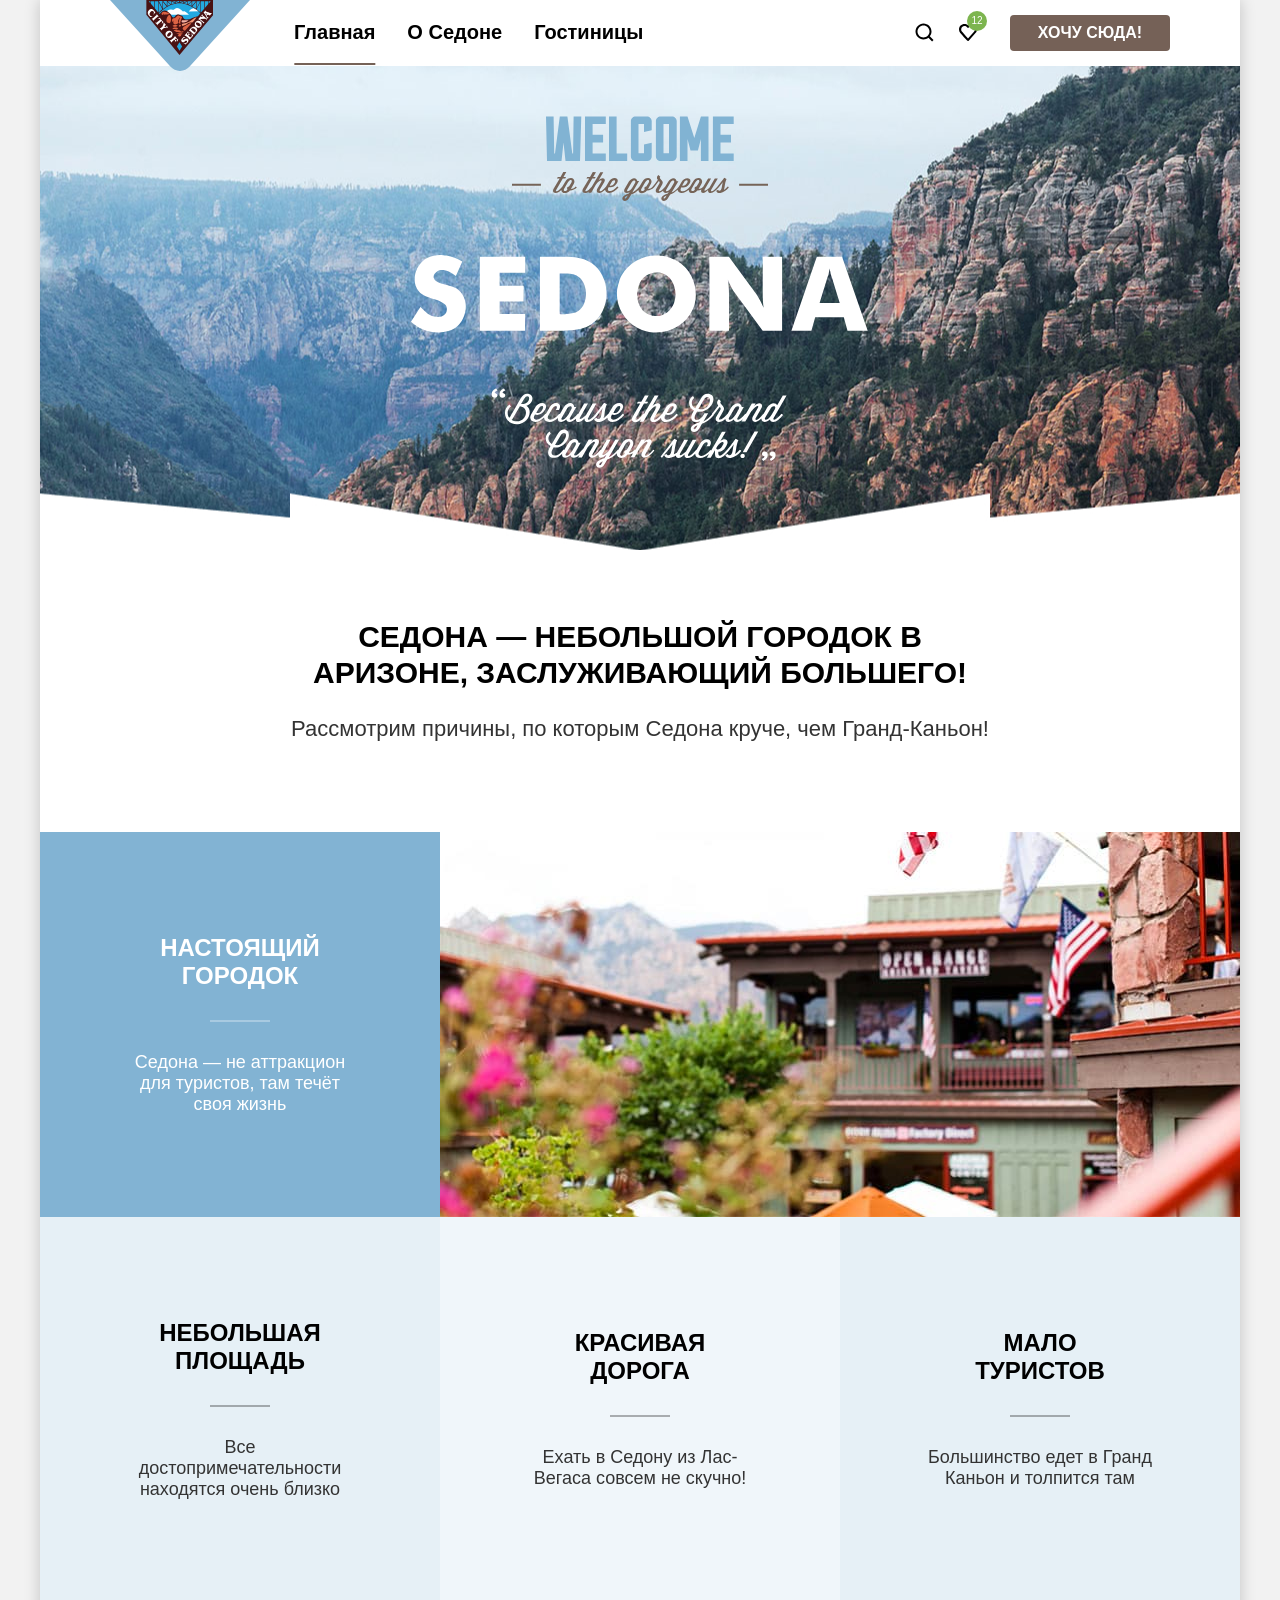
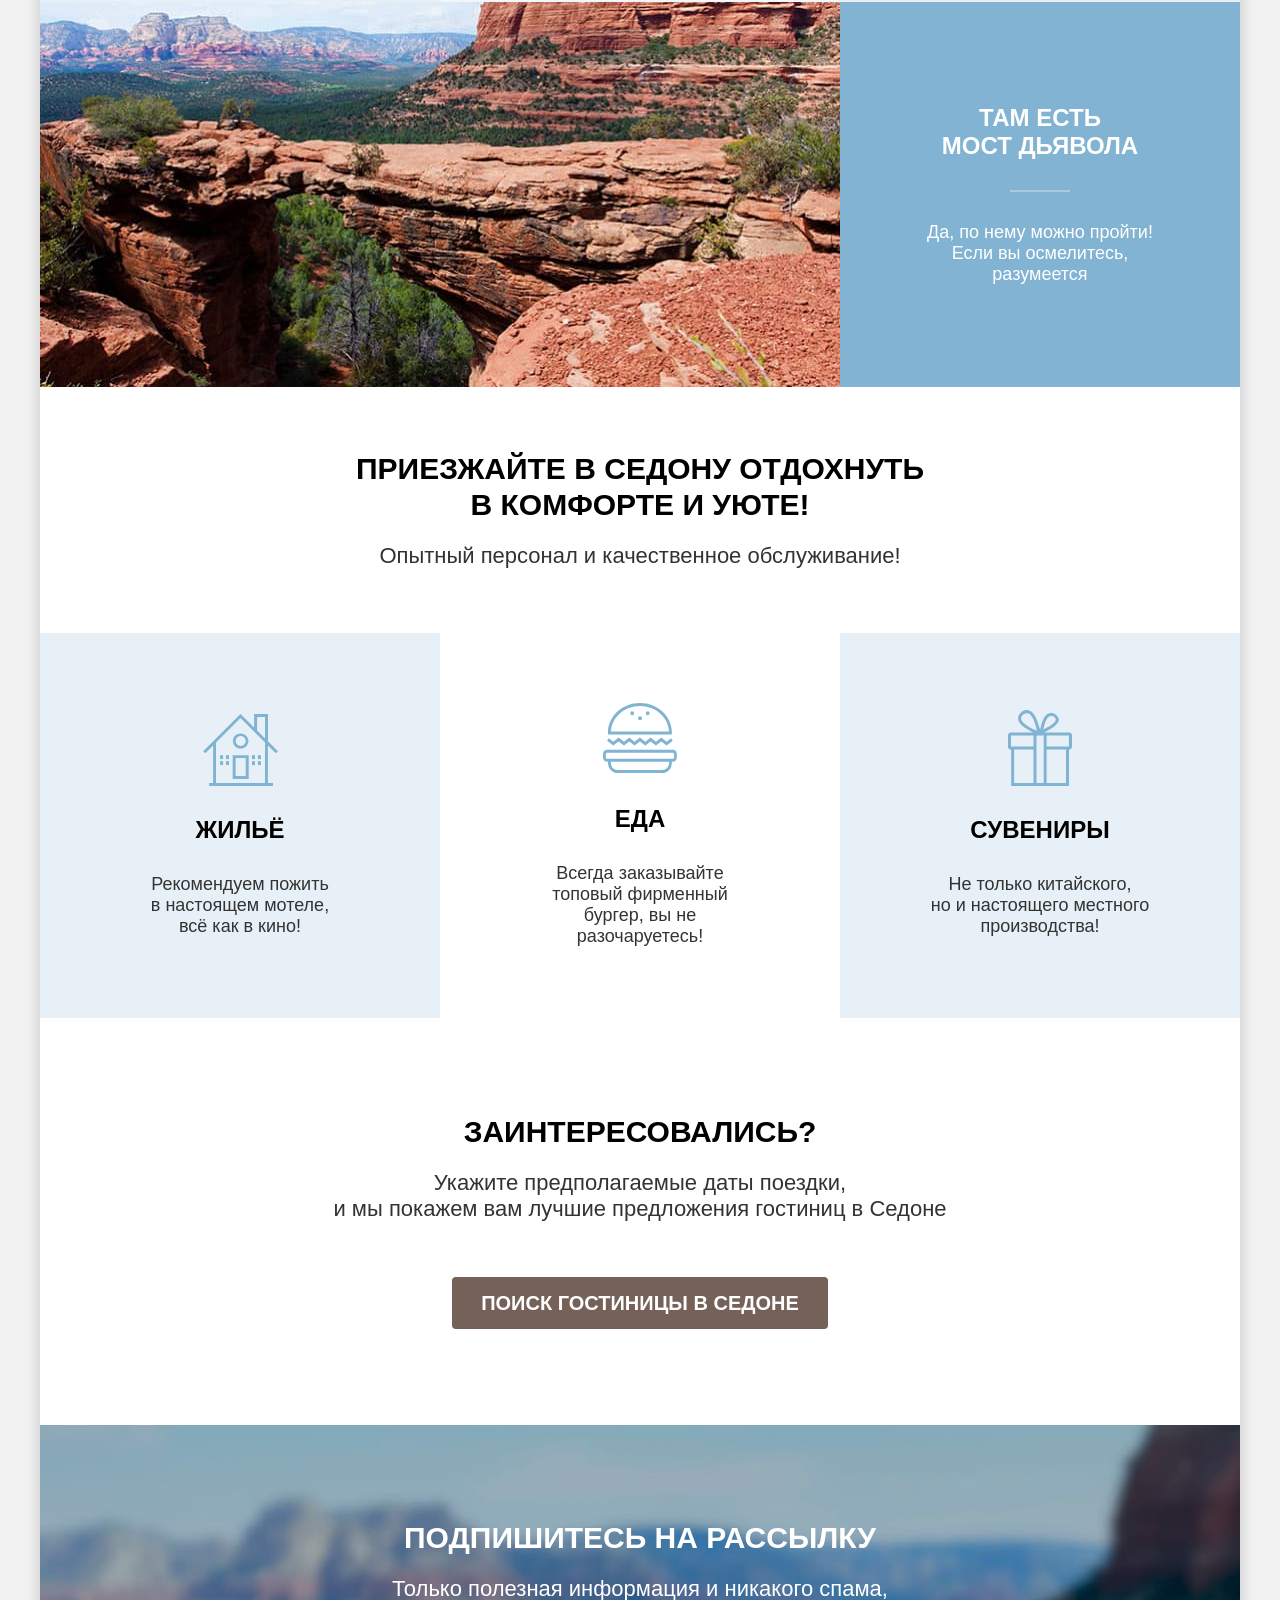
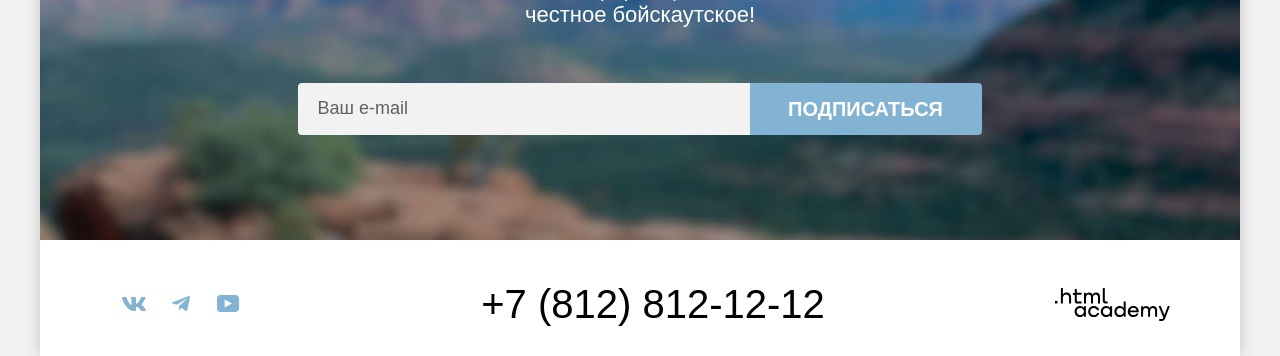
==== index.html @ fc4d6455 "Merge pull request #1 from StaciBunx/master" ====
<!DOCTYPE html>
<html lang="ru">

  <head>
    <meta charset="utf-8">
    <title>HTML Academy: Седона</title>
    <link rel="icon" sizes="32x32" href="favicon.ico">
    <link rel="icon" type="image/png" href="./images/icons/favicon-32x32.png">
    <link rel="stylesheet" href="./style/style.css">
  </head>

  <body>
    <div class="page-container">
      <header class="page-header" data-test="header">
        <nav class="nav">
          <a class="nav-logo logo" href="./index.html">
            <img src="./images/logo-sedona.svg" width="140" height="70" alt="Логотип City of Sedona.">
          </a>
          <ul class="nav-list">
            <li class="nav-item">
              <a class="nav-link nav-link-current" aria-current="page">Главная</a>
            </li>
            <li class="nav-item">
              <a class="nav-link" href="#">О Седоне</a>
            </li>
            <li class="nav-item">
              <a class="nav-link" href="./catalog.html">Гостиницы</a>
            </li>
          </ul>
          <ul class="nav-list nav-list-additional">
            <li class="nav-item">
              <a class="nav-link nav-link-search" href="#">
                <svg aria-hidden="true" focusable="false" width="20" height="20" viewBox="0 0 20 20" fill="currentColor"
                  xmlns="http://www.w3.org/2000/svg">
                  <path
                    d="M19.5 18.0083L15.8 14.3287C16.8 13.0359 17.5 11.3453 17.5 9.4558C17.5 5.08011 13.9 1.5 9.5 1.5C5.1 1.5 1.5 5.17956 1.5 9.55525C1.5 13.9309 5.1 17.511 9.5 17.511C11.3 17.511 13 16.9144 14.4 15.8204L18.1 19.5L19.5 18.0083ZM9.5 15.5221C6.2 15.5221 3.5 12.837 3.5 9.55525C3.5 6.27348 6.2 3.5884 9.5 3.5884C12.8 3.5884 15.5 6.27348 15.5 9.55525C15.5 12.837 12.8 15.5221 9.5 15.5221Z" />
                </svg>
                <span class="visually-hidden">Поиск</span>
              </a>
            </li>
            <li class="nav-item">
              <a class="nav-link nav-link-fav" href="#">
                <svg aria-hidden="true" focusable="false" width="18" height="17" viewBox="0 0 18 17" fill="currentColor"
                  xmlns="http://www.w3.org/2000/svg">
                  <path
                    d="M8.9 17C8.6 17 8.3 16.9 8.1 16.6C2.7 10.5 1.4 9.1 1.1 8.7C0.4 7.8 0 6.6 0 5.4C0 2.4 2.4 0 5.5 0C6.8 0 8 0.5 9 1.3C10 0.5 11.3 0 12.5 0C15.5 0 18 2.4 18 5.4C18 6.7 17.5 7.9 16.7 8.8L9.7 16.7C9.5 16.9 9.3 17 8.9 17ZM2.9 7.5C3.2 7.9 6.4 11.5 9 14.4L15.2 7.4C15.7 6.9 15.9 6.2 15.9 5.4C15.9 3.6 14.4 2.1 12.6 2.1C11.6 2.1 10.6 2.6 9.9 3.4C9.6 3.7 9.3 3.8 9 3.8C8.7 3.8 8.4 3.6 8.2 3.4C7.5 2.6 6.5 2.1 5.5 2.1C3.7 2.1 2.2 3.6 2.2 5.4C2.1 6.3 2.5 7 2.9 7.5C2.8 7.5 2.8 7.5 2.9 7.5Z" />
                </svg>

                <span class="visually-hidden">Отелей в избранном:</span>
                <span class="fav-counter">12</span>
              </a>
            </li>
            <li class="nav-item">
              <a class="nav-button button button-basic" href="#">Хочу сюда!</a>
            </li>
          </ul>
        </nav>
      </header>
      <main class="page-main" data-test="main">
        <section class="hero" data-test="hero">
          <h1 class="visually-hidden">Седона – небольшой город на севере штата Аризона в США.</h1>
          <img class="hero-img" src="./images/hero-welcome-to-sedona.svg" width="458" height="352"
            alt="Welcome to the georgeous Sedona! Because the Grand-Canyon sucks!">
        </section>
        <section class="advantages" data-test="advantages">
          <h2 class="visually-hidden">Причины для посещения</h2>
          <div class="advantages-content">
            <p class="title">Седона — небольшой городок в Аризоне,
              заслуживающий большего!</p>
            <p class="text">Рассмотрим причины, по которым Седона круче, чем Гранд-Каньон!</p>
          </div>
          <ul class="advantages-list">
            <li class="advantages-item-big">
              <div class="advantages-item-wrapper">
                <h3 class="advantages-title">Настоящий городок</h3>
                <p class="advantages-text">Седона — не аттракцион для туристов, там течёт своя жизнь</p>
              </div>
              <img class="advantages-img" src="./images/advantages-1.jpg" width="800" height="385"
                alt="Улица городка в стиле Дикого Запада с аутентичным деревяным зданием, флагами США и горами на фоне.">
            </li>
            <li class="advantages-item">
              <h3 class="advantages-title">Небольшая площадь</h3>
              <p class="advantages-text">Все достопримечательности находятся очень близко</p>
            </li>
            <li class="advantages-item">
              <h3 class="advantages-title">Красивая<br>дорога</h3>
              <p class="advantages-text">Ехать в Седону из Лас-Вегаса совсем не скучно!</p>
            </li>
            <li class="advantages-item">
              <h3 class="advantages-title">Мало<br>туристов</h3>
              <p class="advantages-text">Большинство едет в Гранд Каньон и толпится там</p>
            </li>
            <li class="advantages-item-big">
              <img class="advantages-img" src="./images/advantages-2.jpg" width="800" height="385"
                alt="Природный мост и скалы из красного песчаника в каньоне с панорамой зеленой долины и горного плато для туризма и походов.">
              <div class="advantages-item-wrapper">
                <h3 class="advantages-title">Там есть<br>мост дьявола</h3>
                <p class="advantages-text">Да, по нему можно пройти! Если вы осмелитесь, разумеется</p>
              </div>
            </li>
          </ul>
        </section>
        <section class="service" data-test="service">
          <h2 class="visually-hidden">Условия сервиса и обслуживания</h2>
          <div class="service-content">
            <p class="title">Приезжайте в Седону отдохнуть в&nbsp;комфорте&nbsp;и уюте!</p>
            <p class="text">Опытный персонал и качественное обслуживание!</p>
          </div>
          <ul class="service-list">
            <li class="service-item service-item-house">
              <h3 class="service-title">Жильё</h3>
              <p class="service-text">Рекомендуем пожить в&nbsp;настоящем мотеле,<br>всё как в кино!</p>
            </li>
            <li class="service-item service-item-food">
              <h3 class="service-title">Еда</h3>
              <p class="service-text">Всегда заказывайте<br>
                топовый фирменный бургер, вы не разочаруетесь!</p>
            </li>
            <li class="service-item service-item-souvenirs">
              <h3 class="service-title">Сувениры</h3>
              <p class="service-text">Не только китайского,<br>
                но и настоящего местного производства!</p>
            </li>
          </ul>
        </section>
        <section class="search" data-test="search">
          <h2 class="visually-hidden">Поиск гостиницы в Седоне</h2>
          <div class="search-content">
            <p class="title">Заинтересовались?</p>
            <p class="text">Укажите предполагаемые даты поездки,<br>и мы покажем вам лучшие предложения гостиниц в
              Седоне
            </p>
            <button class="button button-basic search-button" type="button">Поиск гостиницы в Седоне</button>
          </div>
        </section>
        <section class="subscribe" data-test="subscribe">
          <h2 class="visually-hidden">Подписка</h2>
          <div class="subscribe-content">
            <p class="title">Подпишитесь на рассылку</p>
            <p class="text">Только полезная информация и никакого спама,<br>честное бойскаутское!</p>
            <form class="subscribe-form" action="https://echo.htmlacademy.ru/" method="post">
              <label>
                <span class="visually-hidden">Введите данные:</span>
                <input class="subscribe-input" type="email" name="email" id="subscribe-email" placeholder="Ваш e-mail"
                  required>
              </label>
              <button class="button button-second subscribe-button" type="submit">Подписаться</button>
            </form>
          </div>
        </section>
      </main>
      <footer class="page-footer" data-test="footer">
        <ul class="social-list">
          <li class="social-item">
            <a class="social-link" href="https://vk.ru/htmlacademy">
              <svg class="social-icon" aria-hidden="true" focusable="false" width="24" height="14" viewBox="0 0 24 14"
                fill="none" xmlns="http://www.w3.org/2000/svg">
                <path fill-rule="evenodd" clip-rule="evenodd"
                  d="M23.45 0.948C23.616 0.402 23.45 0 22.655 0H20.03C19.362 0 19.054 0.347 18.887 0.73C18.887 0.73 17.552 3.926 15.661 6.002C15.049 6.604 14.771 6.795 14.437 6.795C14.27 6.795 14.019 6.604 14.019 6.057V0.948C14.019 0.292 13.835 0 13.279 0H9.151C8.734 0 8.483 0.304 8.483 0.593C8.483 1.214 9.429 1.358 9.526 3.106V6.904C9.526 7.737 9.373 7.888 9.039 7.888C8.149 7.888 5.984 4.677 4.699 1.003C4.45 0.288 4.198 0 3.527 0H0.9C0.15 0 0 0.347 0 0.73C0 1.412 0.89 4.8 4.145 9.281C6.315 12.341 9.37 14 12.153 14C13.822 14 14.028 13.632 14.028 12.997V10.684C14.028 9.947 14.186 9.8 14.715 9.8C15.105 9.8 15.772 9.992 17.33 11.467C19.11 13.216 19.403 14 20.405 14H23.03C23.78 14 24.156 13.632 23.94 12.904C23.702 12.18 22.852 11.129 21.725 9.882C21.113 9.172 20.195 8.407 19.916 8.024C19.527 7.533 19.638 7.314 19.916 6.877C19.916 6.877 23.116 2.451 23.449 0.948H23.45Z"
                  fill="currentColor" />
              </svg>
              <span class="visually-hidden">Вконтакте</span>
            </a>
          </li>
          <li class="social-item">
            <a class="social-link" href="https://t.me/s/htmlacademy">
              <svg class="social-icon" aria-hidden="true" focusable="false" width="18" height="16" viewBox="0 0 18 16"
                fill="none" xmlns="http://www.w3.org/2000/svg">
                <path
                  d="M16.785 0.0992597L0.840489 6.24776C-0.247661 6.68481 -0.241365 7.29184 0.640845 7.56253L4.73445 8.83953L14.2058 2.8637C14.6537 2.59121 15.0629 2.7378 14.7265 3.03636L7.05283 9.96185H7.05103L7.05283 9.96275L6.77045 14.1823C7.18413 14.1823 7.36669 13.9925 7.59871 13.7686L9.58705 11.8351L13.7229 14.89C14.4855 15.31 15.0332 15.0941 15.2229 14.1841L17.9379 1.38885C18.2158 0.274623 17.5126 -0.229883 16.785 0.0992597Z"
                  fill="currentColor" />
              </svg>
              <span class="visually-hidden">Telegram</span>
            </a>
          </li>
          <li class="social-item">
            <a class="social-link" href="https://www.youtube.com/c/HTMLAcademyRUS">
              <svg class="social-icon" aria-hidden="true" focusable="false" width="22" height="17" viewBox="0 0 22 17"
                fill="none" xmlns="http://www.w3.org/2000/svg">
                <path
                  d="M18.607 0H3.17413C1.31343 0 0 1.59375 0 3.4V13.4937C0 15.4062 1.31343 17 3.17413 17H18.8259C20.4677 17 22 15.4062 22 13.6V3.4C21.7811 1.59375 20.4677 0 18.607 0ZM7.66169 12.5375V4.4625L14.995 8.5L7.66169 12.5375Z"
                  fill="currentColor" />
              </svg>
              <span class="visually-hidden">Youtube</span>
            </a>
          </li>
        </ul>
        <a class="phone" href="tel:+78128121212">+7 (812) 812-12-12</a>
        <a class="footer-developer" href="https://htmlacademy.ru/">
          <span class="visually-hidden">Разработано HTML-Академией</span>
          <svg class="developer-icon" aria-hidden="true" focusable="false" width="115" height="33" viewBox="0 0 115 33"
            fill="currentColor" xmlns="http://www.w3.org/2000/svg">
            <path d="M0 12.9V15.5H2.5V12.9H0Z" />
            <path
              d="M11.6 4.5C10 4.5 8.8 5.2 8 6.2H7.9V0H5.9V15.5H7.9V10.2C7.9 8.1 9.2 6.6 11.2 6.6C13 6.6 14.1 8 14.1 9.8V15.5H16.1V9.4C16.2 6.4 14.3 4.5 11.6 4.5Z" />
            <path
              d="M26.6 4.8H21.8V1.1H19.8V4.9H17.9V6.9H19.8V12.9C19.8 14.6 20.8 15.6 22.5 15.6H26.6V13.6H22.9C22.2 13.6 21.8 13.2 21.8 12.5V6.8H26.6V4.8Z" />
            <path
              d="M41.1 4.6C39.5 4.6 38.2 5.4 37.6 6.7H37.5C36.9 5.5 35.7 4.6 34.1 4.6C32.7 4.6 31.6 5.4 31 6.4H30.9V4.8H29V15.4H31V10C31 8 32 6.5 33.6 6.5C35.1 6.5 36 7.5 36 9.1V15.4H38V9.8C38 7.4 39.4 6.5 40.6 6.5C42.1 6.5 43 7.5 43 9.1V15.4H45V8.9C45.1 6.4 43.6 4.6 41.1 4.6Z" />
            <path
              d="M47.8 12.7C47.8 14.4 48.8 15.4 50.6 15.4H52.6V13.4H50.9C50.2 13.4 49.8 13 49.8 12.3V0H47.8V12.7Z" />
            <path
              d="M28.9 19.7C28 18.6 26.7 17.9 25 17.9C21.9 17.9 19.6 20.2 19.6 23.5C19.6 26.8 21.9 29.1 25 29.1C26.8 29.1 28 28.3 28.8 27.2H28.9V28.8H30.9V18.2H28.9V19.7ZM25.3 27.1C23.1 27.1 21.7 25.5 21.7 23.5C21.7 21.5 23.1 19.9 25.3 19.9C27.5 19.9 28.9 21.5 28.9 23.5C28.9 25.4 27.5 27.1 25.3 27.1Z" />
            <path
              d="M44.2 22C43.7 19.6 41.6 17.9 38.8 17.9C35.4 17.9 33.2 20.4 33.2 23.5C33.2 26.6 35.4 29.1 38.8 29.1C41.6 29.1 43.7 27.3 44.2 24.9H42.1C41.7 26.2 40.4 27.2 38.8 27.2C36.6 27.2 35.2 25.6 35.2 23.6C35.2 21.6 36.6 20 38.8 20C40.4 20 41.6 21 42.1 22.2H44.2V22Z" />
            <path
              d="M55.1 19.7C54.2 18.6 52.9 17.9 51.2 17.9C48.1 17.9 45.8 20.2 45.8 23.5C45.8 26.8 48.1 29.1 51.2 29.1C53 29.1 54.2 28.3 55 27.2H55.1V28.8H57.1V18.2H55.1V19.7ZM51.5 27.1C49.3 27.1 47.9 25.5 47.9 23.5C47.9 21.5 49.3 19.9 51.5 19.9C53.7 19.9 55.1 21.5 55.1 23.5C55.1 25.4 53.6 27.1 51.5 27.1Z" />
            <path
              d="M68.7 19.8C67.8 18.7 66.5 17.9 64.8 17.9C61.7 17.9 59.4 20.2 59.4 23.5C59.4 26.8 61.6 29.1 64.8 29.1C66.5 29.1 67.8 28.3 68.6 27.3H68.7V28.8H70.7V13.4H68.7V19.8ZM65.1 27.1C62.9 27.1 61.5 25.5 61.5 23.5C61.5 21.5 62.9 19.9 65.1 19.9C67.3 19.9 68.7 21.5 68.7 23.5C68.6 25.5 67.2 27.1 65.1 27.1Z" />
            <path
              d="M78.3 17.9C75 17.9 72.8 20.4 72.8 23.5C72.8 26.5 74.9 29.1 78.3 29.1C80.8 29.1 82.8 27.8 83.5 25.5H81.4C80.9 26.5 79.8 27.1 78.4 27.1C76.5 27.1 75.1 25.8 75 24.2H83.8C84 20.6 81.8 17.9 78.3 17.9ZM78.3 19.8C80 19.8 81.3 20.8 81.6 22.4H75.1C75.4 20.9 76.6 19.8 78.3 19.8Z" />
            <path
              d="M98.2 17.9C96.6 17.9 95.3 18.7 94.6 19.9H94.5C93.9 18.7 92.7 17.9 91.1 17.9C89.7 17.9 88.6 18.6 88 19.7V18.2H86.1V28.8H88.1V23.4C88.1 21.4 89.1 20 90.7 19.9C92.2 19.9 93.1 20.9 93.1 22.5V28.8H95.1V23.2C95.1 20.8 96.5 19.9 97.7 19.9C99.2 19.9 100.1 20.9 100.1 22.5V28.8H102.1V22.3C102.2 19.7 100.7 17.9 98.2 17.9Z" />
            <path
              d="M109.4 27L105.8 18.1H103.6L108.4 29.7C108.1 30.6 107.7 30.9 106.7 30.9H104.2V32.9H106.7C108.5 32.9 109.5 32.1 110.2 30.3L114.9 18.1H112.8L109.4 27Z" />
          </svg>
        </a>
      </footer>
    </div>
    <div class="modal-container modal-container-close" role="dialog" aria-modal="true" aria-labelledby="modal-title">
      <div class="modal modal-search">
        <section class="modal-content">
          <h2 class="modal-title title" id="modal-title">Поиск гостиницы в Седоне</h2>
          <form class="modal-form" action="https://echo.htmlacademy.ru/" method="post">
            <div class="modal-wrapper-dates">
              <label class="modal-label" for="check-in"> Дата заезда:</label>
              <input class="modal-input modal-input-date" type="text" id="check-in" name="check-in"
                value="27 апреля 2020" placeholder="Укажите дату заезда" required>
              <span class="modal-message modal-message-error">Мы не можем отправить вас в прошлое.</span>
            </div>
            <div class="modal-wrapper-dates">
              <label class="modal-label" for="check-out">Дата выезда:</label>
              <input class="modal-input modal-input-date" type="text" id="check-out" name="check-out"
                value="1 сентября 2023" placeholder="Укажите дату выезда" required>
              <span class="modal-message">На эти даты есть свободные номера. Пока есть.</span>
            </div>
            <div class="modal-wrapper-quantity">
              <label class="modal-label modal-label-adults" for="adults">Взрослые:</label>
              <div class="modal-counter">
                <button class="modal-counter-button modal-counter-button-minus" type="button">
                  <span class="visually-hidden">Уменьшить количество взрослых</span>
                </button>
                <input class="modal-input modal-quantity-input" type="number" id="adults" name="adults-amount"
                  placeholder="0" value="2" min="1" max="99" step="1">
                <button class="modal-counter-button modal-counter-button-plus" type="button">
                  <span class="visually-hidden">Увеличить количество взрослых</span>
                </button>
              </div>
            </div>
            <div class="modal-wrapper-quantity">
              <span class="modal-label modal-label-icon">
                <label class="modal-label">Дети:</label>
                <span class="tooltip">
                  <button class="tooltip-toggle" type="button" aria-labelledby="tooltip-label-date">
                    <svg class="tooltip-icon" width="26" height="26" viewBox="0 0 26 26" fill="none"
                      xmlns="http://www.w3.org/2000/svg">
                      <circle cx="13" cy="13" r="13" fill="#83B3D3" />
                      <path fill-rule="evenodd" clip-rule="evenodd" d="M12 7H14V9H12V7ZM14 19H12V10H14V19Z"
                        fill="white" />
                    </svg>
                  </button>
                  <span class="tooltip-text" role="tooltip" id="tooltip-label-date">
                    Укажите количество детей, которые будут с вами, возраст которых от 6 до 18 лет. Дети до 6 лет
                    размещаются бесплатно.
                  </span>
                </span>
              </span>
              <div class="modal-counter">
                <button class="modal-counter-button modal-counter-button-minus" type="button">
                  <span class="visually-hidden">Уменьшить количество детей</span>
                </button>
                <input class="modal-input modal-quantity-input" type="number" name="children-amount" placeholder="0"
                  value="2" min="0" max="99" step="1">
                <button class="modal-counter-button modal-counter-button-plus" type="button">
                  <span class="visually-hidden">Увеличить количество детей</span>
                </button>
              </div>
            </div>
            <button class="modal-button button button-second" type="submit">Найти</button>
          </form>
        </section>
        <button class="modal-close-button" type="button">
          <span class="visually-hidden">Закрыть окно с формой поиска гостиницы</span>
        </button>
      </div>
    </div>
  </body>

</html>
---- style/style.css ----
@font-face {
  font-family: "PT Sans";
  font-style: normal;
  font-weight: 400;
  src: url("../fonts/ptsans-400.woff2") format("woff2");
  font-display: swap;
}

@font-face {
  font-family: "PT Sans";
  font-style: normal;
  font-weight: 700;
  src: url("../fonts/ptsans-700.woff2") format("woff2");
  font-display: swap;
}

*,
*::before,
*::after {
  box-sizing: border-box;
}

body {
  margin: 0;
  padding: 0;
  font-family: "PT Sans", sans-serif;
  font-size: 18px;
  line-height: 21px;
  color: #333333;
  background-color: #f2f2f2;
}

img {
  max-width: 100%;
  height: auto;
}

.page-container {
  display: flex;
  flex-direction: column;
  min-height: 100vh;
  width: 1200px;
  margin: 0 auto;
  box-shadow: 0 0 15px 0 rgba(0, 0, 0, 0.2);
}

.page-main {
  flex-grow: 1;
}

.visually-hidden {
  position: absolute;
  width: 1px;
  height: 1px;
  margin: -1px;
  border: 0;
  padding: 0;
  white-space: nowrap;
  clip-path: inset(100%);
  clip: rect(0 0 0 0);
  overflow: hidden;
}

.button {
  display: block;
  padding: 8px 8px;
  font-family: "PT Sans", sans-serif;
  font-weight: 700;
  font-size: 16px;
  line-height: 20px;
  text-align: center;
  text-decoration: none;
  color: #ffffff;
  border: none;
  text-transform: uppercase;
  border-radius: 4px;
}

.button-basic {
  background-color: #756157;
}

.button-basic:hover,
.button-basic:focus-visible {
  background-color: #615048;
}

.button-second {
  background-color: #82b3d3;
}

.button-second:hover,
.button-second:focus-visible {
  background-color: #68a2ca;
}

.button-select {
  background-color: #7db54f;
}

.button-select:hover,
.button-select:focus-visible {
  background-color: #6c9e42;
}

.button-select:active,
.button-basic:active,
.button-second:active {
  color: rgba(255, 255, 255, 0.3);
}

.button:disabled {
  background-color: #e5e5e5;
  cursor: not-allowed;
}

/* Header */

.page-header {
  padding: 0 70px;
  background-color: #ffffff;
}

.nav {
  display: flex;
}

.nav-logo {
  position: relative;
  z-index: 1;
  display: block;
  flex-shrink: 0;
  width: 140px;
  margin-right: 28px;
  margin-bottom: -10px;
  transition: transform 0.3s ease-out;
}

.nav-logo:hover {
  transform: scale(1.1) translateY(3px);
}

.nav-logo:active {
  transform: scale(1.2) translateY(4px);
}

.nav-list {
  display: flex;
  flex-wrap: wrap;
  max-width: 500px;
  margin: 0;
  padding: 0;
  align-items: center;
  list-style: none;
}

.nav-link {
  position: relative;
  display: block;
  max-width: 150px;
  padding: 20px 16px 21px;
  font-weight: 700;
  font-size: 20px;
  line-height: 24px;
  text-align: center;
  text-decoration: none;
  color: #000000;
}

.nav-link-current::after {
  position: absolute;
  left: 50%;
  bottom: 0;
  width: calc(100% - 32px);
  height: 2px;
  transform: translateX(-50%);
  background-color: #756257;
  content: "";
}

.nav-link:not(.nav-link-current):hover,
.nav-link:not(.nav-link-current):focus-visible {
  color: #756157;
}

.nav-link:not(.nav-link-current):active {
  color: rgba(117, 97, 87, 0.3);
}

.nav-list-additional {
  margin-left: auto;
}

.nav-list-additional .nav-link {
  display: flex;
  min-width: 44px;
  min-height: 65px;
}

.nav-link-search {
  padding: 22px 12px;
}

.nav-link-fav {
  position: relative;
  padding: 24px 13px 23px;
}

.fav-counter {
  position: absolute;
  top: 11px;
  right: 3px;
  display: flex;
  justify-content: center;
  align-items: center;
  width: 20px;
  height: 20px;
  font-weight: 400;
  font-size: 10px;
  line-height: 10px;
  text-align: center;
  color: #ffffff;
  background-color: #7db54f;
  border-radius: 10px;
}

.nav-button {
  min-width: 160px;
  margin-left: 20px;
}

/* Sections */

.title {
  margin: 0;
  margin-bottom: 20px;
  font-weight: 700;
  font-size: 30px;
  line-height: 36px;
  text-align: center;
  text-transform: uppercase;
  color: #000000;
}

.text {
  margin: 0;
  font-size: 22px;
  line-height: 26px;
  text-align: center;
}

.hero {
  height: 484px;
  padding: 50px;
  color: #ffffff;
  background-color: #a9bfcc;
  background-image: url("../images/index-hero-background.jpg");
  background-size: cover;
  background-position: center;
  background-repeat: no-repeat;
}

.hero-img {
  display: block;
  height: fit-content;
  margin: 0 auto;
}

.advantages,
.service {
  background-color: #ffffff;
}

.advantages-content {
  max-width: 700px;
  padding: 69px 0 90px;
  margin: 0 auto;
}

.advantages-content .title {
  margin-bottom: 25px;
}

.advantages-list {
  display: flex;
  flex-wrap: wrap;
  margin: 0;
  padding: 0;
  list-style: none;
}

.advantages-title {
  margin: 0;
  margin-bottom: 30px;
  font-weight: 700;
  font-size: 24px;
  line-height: 28px;
  text-align: center;
  text-transform: uppercase;
  color: #000000;
}

.advantages-title::after {
  display: block;
  margin: 30px auto 0;
  width: 60px;
  height: 2px;
  background-color: rgba(0, 0, 0, 0.3);
  content: "";
}

.advantages-item-big .advantages-title::after {
  background-color: rgba(255, 255, 255, 0.3);
}

.advantages-text {
  margin: 0;
  text-align: center;
}

.advantages-item-big {
  display: flex;
  background-color: #82b3d3;
}

.advantages-item-big .advantages-title,
.advantages-item-big .advantages-text {
  color: #ffffff;
}

.advantages-item-wrapper {
  display: flex;
  flex-direction: column;
  justify-content: center;
  align-items: center;
  width: 400px;
  padding: 25px 85px;
}

.advantages-item {
  display: flex;
  flex-direction: column;
  justify-content: center;
  align-items: center;
  width: 400px;
  min-height: 385px;
  padding: 25px 85px;
  background-color: rgba(131, 179, 211, 0.12);
}

.advantages-item:nth-child(even) {
  background-color: rgba(131, 179, 211, 0.2);
}

.advantages-item-big > .advantages-title {
  color: #ffffff;
}

.service-content {
  max-width: 700px;
  margin: 0 auto;
  padding: 64px 0;
}

.service-title {
  margin: 0;
  margin-bottom: 30px;
  margin-top: 30px;
  font-weight: 700;
  font-size: 24px;
  line-height: 28px;
  text-align: center;
  text-transform: uppercase;
  color: #000000;
}

.service-text {
  margin: 0;
  text-align: center;
}

.service-list {
  display: flex;
  flex-wrap: wrap;
  margin: 0;
  padding: 0;
  list-style: none;
}

.service-item {
  display: flex;
  flex-direction: column;
  justify-content: center;
  align-items: center;
  width: 400px;
  min-height: 385px;
  padding: 25px 85px;
  background-color: rgba(131, 179, 211, 0.2);
}

.service-item:nth-child(even) {
  background-color: #ffffff;
}

.service-item-house::before {
  content: "";
  display: block;
  width: 75px;
  height: 72px;
  background-image: url("../images/icons/house.svg");
  background-repeat: no-repeat;
}

.service-item-food::before {
  display: block;
  width: 75px;
  height: 72px;
  background-image: url("../images/icons/food.svg");
  background-repeat: no-repeat;
  content: "";
}

.service-item-souvenirs::before {
  display: block;
  width: 75px;
  height: 76px;
  margin-top: -3px;
  margin-left: 10px;
  background-image: url("../images/icons/present.svg");
  background-repeat: no-repeat;
  content: "";
}

.search {
  padding: 96px 0;
  background-color: #ffffff;
}

.search-content {
  display: flex;
  flex-direction: column;
  max-width: 700px;
  margin: 0 auto;
  align-items: center;
}

.search-button {
  min-width: 376px;
  margin-top: 55px;
  font-size: 20px;
  line-height: 36px;
  cursor: pointer;
}

.subscribe {
  padding: 95px 0 105px;
  background-color: #a9bfcc;
  background-image: url("../images/index-subscribe-background.jpg");
  background-size: cover;
  background-repeat: no-repeat;
}

.subscribe-content {
  max-width: 685px;
  margin: 0 auto;
  text-align: center;
}

.subscribe .title,
.subscribe .text {
  color: #ffffff;
}

.subscribe-form {
  display: grid;
  grid-template-columns: auto min-content;
  width: 684px;
  margin-top: 55px;
}

.subscribe-input {
  width: 100%;
  height: 100%;
  margin: 0;
  padding: 12px 20px;
  font-family: inherit;
  font-size: 18px;
  color: #000000;
  background-color: #f2f2f2;
  border: none;
  border-radius: 4px 0 0 4px;
}

.subscribe-input:hover {
  background-color: #e5e5e5;
}

.subscribe-input:disabled {
  background-color: #e5e5e5;
  color: #999999;
  cursor: not-allowed;
}

.subscribe-input::placeholder {
  color: #000000;
  opacity: 0.6;
}

.subscribe-input:disabled::placeholder {
  opacity: 0.1;
}

.subscribe-button {
  min-width: 232px;
  min-height: 52px;
  font-size: 20px;
  line-height: 36px;
  border-radius: 0 4px 4px 0;
  cursor: pointer;
}

/* Catalog page*/

.main-top-containter {
  padding: 35px 70px 70px;
  color: #ffffff;
  background-color: #a9bfcc;
  background-image: url("../images/catalog-filter-background.jpg");
  background-size: cover;
  background-repeat: no-repeat;
}

.main-title {
  margin: 0;
  margin-bottom: 7px;
  font-size: 60px;
  line-height: 78px;
}

.main-header-list {
  display: flex;
  align-items: center;
  margin: 0;
  margin-bottom: 40px;
  padding: 0;
  list-style-type: none;
}

.main-header-item {
  position: relative;
  padding-right: 18px;
  margin-right: 5px;
}

.main-header-item:not(:last-child)::after {
  position: absolute;
  right: 5px;
  top: 50%;
  display: block;
  width: 8px;
  height: 10px;
  background-image: url("../images/icons/breadcrumb-arrow.svg");
  background-repeat: no-repeat;
  transform: translateY(-50%);
  content: "";
}

.breadcrumbs {
  margin: 0;
  margin-right: 5px;
  padding: 0;
  font-size: 16px;
  line-height: 21px;
  color: #ffffff;
  text-decoration: none;
}

.breadcrumbs-home {
  box-sizing: content-box;
  display: block;
  width: 13px;
  height: 15px;
  padding: 8px;
  margin: -8px;
  margin-right: -3px;
  background-image: url("../images/icons/breadcrumb-home.svg");
  background-repeat: no-repeat;
  background-origin: content-box;
  background-position: center;
}

.breadcrumbs:hover {
  opacity: 0.6;
}

.breadcrumbs:focus-visible {
  color: #ffffff;
  opacity: 1;
}

.breadcrumbs:active {
  opacity: 0.3;
}

/* Filter */

.filter-form {
  display: grid;
  grid-template-columns: min-content min-content auto min-content;
}

.filter-fieldset {
  display: flex;
  flex-direction: column;
  min-width: 150px;
  min-height: 157px;
  margin: 0;
  padding: 0;
  border: none;
}

.filter-infrastructure {
  margin-right: 66px;
}

.filter-living {
  margin-right: 70px;
}

.filter-label {
  display: grid;
  grid-template-columns: 20px 1fr;
  column-gap: 16px;
}

.filter-label:hover {
  opacity: 0.6;
}

.filter-label:has(.filter-input:active) {
  opacity: 0.3;
}

.filter-label:has(.filter-input:disabled) {
  opacity: 0.1;
  cursor: not-allowed;
}

.filter-input {
  appearance: none;
  width: 20px;
  height: 20px;
  margin: 0;
  background: #ffffff;
  border-radius: 4px;
}

.filter-input[type="radio"] {
  border-radius: 50%;
}

.filter-input:checked::before {
  display: block;
  width: 20px;
  height: 20px;
  background-repeat: no-repeat;
  background-position: center;
  content: "";
}

.filter-input[type="checkbox"]:checked::before {
  background-image: url("../images/icons/tick.svg");
}

.filter-input[type="radio"]:checked::before {
  background-image: url("../images/icons/round.svg");
}

.filter-input:focus-visible {
  outline: 2px solid #000000;
  outline-offset: 2px;
}

/* Range-scale in Filter section */

.filter-range {
  display: block;
  max-width: 290px;
  margin-left: 70px;
}

.range-inputs {
  display: grid;
  grid-template-columns: 143px 1px 143px;
  grid-template-rows: 48px 20px;
  row-gap: 24px;
}

.range-label {
  position: relative;
}

.range-label .filter-text {
  position: absolute;
  right: 20px;
  top: 50%;
  transform: translateY(-50%);
  color: rgba(0, 0, 0, 0.3);
}

.range-label:first-child {
  grid-column: 1/2;
}

.range-label:last-child {
  grid-column: 3/4;
}

.range-input {
  height: 100%;
  width: 100%;
  padding: 12px 20px;
  font-family: inherit;
  font-weight: 700;
  font-size: 18px;
  border: none;
  appearance: textfield;
}

.range-input::-webkit-outer-spin-button,
.range-input::-webkit-inner-spin-button {
  appearance: none;
  margin: 0;
}

.range-label:first-child .range-input {
  border-radius: 4px 0 0 4px;
}

.range-label:last-child .range-input {
  border-radius: 0 4px 4px 0;
}

.range-input:hover:not(:disabled) {
  background-color: #e5e5e5;
}

.range-input:disabled {
  color: #999999;
  cursor: not-allowed;
}

.range-scale {
  position: relative;
  height: 4px;
  background-color: rgba(255, 255, 255, 0.3);
}

.range-bar {
  position: absolute;
  display: flex;
  align-items: center;
  height: 100%;
  background-color: #ffffff;
}

.range-thumb {
  position: absolute;
  width: 20px;
  height: 20px;
  background-color: #ffffff;
  border: none;
  border-radius: 5px;
  cursor: pointer;
}

.range-thumb:hover {
  box-shadow: 0 4px 10px 0 rgba(0, 0, 0, 0.25);
}

.range-thumb:active {
  border: 3px solid #83b3d3;
  box-shadow: 0 4px 10px 0 rgba(0, 0, 0, 0.25);
}

.range-thumb:disabled {
  background-color: #999999;
  cursor: not-allowed;
}

.range-thumb-min {
  left: 0;
}

.range-thumb-max {
  right: 0;
}

.filter-title {
  margin-bottom: 32px;
  font-weight: 700;
  font-size: 20px;
  line-height: 24px;
}

.filter-label + .filter-label {
  margin-top: 16px;
}

.filter-form label {
  line-height: 23px;
}

.filter-buttons {
  padding-top: 56px;
}

.filter-submit {
  min-width: 190px;
  margin-bottom: 32px;
  cursor: pointer;
}

.filter-reset {
  min-width: 190px;
  background-color: transparent;
  cursor: pointer;
}

.filter-reset:hover {
  color: rgba(255, 255, 255, 0.6);
}

.filter-reset:active {
  color: rgba(255, 255, 255, 0.3);
}

.filter-reset:disabled {
  color: rgba(255, 255, 255, 0.1);
  background-color: transparent;
}

/* Catalog section */

.catalog {
  padding: 50px 70px 60px;
  background-color: #ffffff;
}

.catalog-content {
  display: flex;
  align-items: center;
  margin-bottom: 38px;
  padding: 0;
}

.catalog-title {
  max-width: 400px;
  margin-bottom: 0;
  margin-right: 200px;
  text-align: left;
}

.catalog-select {
  appearance: none;
  width: 292px;
  height: 50px;
  padding: 14px 20px;
  font: inherit;
  border-radius: 4px;
  background-color: transparent;
  border: 2px solid #e5e5e5;
  background-image: url("../images/icons/select-arrow-down.svg");
  background-repeat: no-repeat;
  background-position: right 20px center;
}

.catalog-select:not(:disabled):hover {
  border-color: #68a2ca;
}

.catalog-select:disabled {
  opacity: 0.3;
  cursor: not-allowed;
}

.catalog-view-list {
  display: flex;
  flex-wrap: wrap;
  max-width: 208px;
  margin: 0;
  margin-left: auto;
  padding: 0;
  gap: 8px;
  list-style-type: none;
}

.view-button {
  display: block;
  width: 48px;
  height: 48px;
  border: 2px solid #e5e5e5;
  border-radius: 4px;
  background-repeat: no-repeat;
}

.view-button-current {
  border-color: #000000;
}

.view-button:hover {
  border-color: #000000;
}

.view-button:active {
  border-color: #000000;
}

.view-button.cards {
  background-image: url("../images/icons/view-card.svg");
  background-repeat: no-repeat;
  background-position: center;
}

.view-button.tile {
  background-image: url("../images/icons/view-tile.svg");
  background-repeat: no-repeat;
  background-position: center;
}

.view-button.list {
  background-image: url("../images/icons/view-list.svg");
  background-repeat: no-repeat;
  background-position: center;
}

.cards-container {
  display: flex;
  flex-wrap: wrap;
  gap: 20px;
  padding-bottom: 38px;
  border-bottom: 1px solid #e6e6e6;
}

.card {
  display: grid;
  grid-template-columns: 140px 140px;
  grid-template-rows: 1fr;
  column-gap: 20px;
  row-gap: 16px;
  width: 340px;
  padding: 20px;
  border: 1px solid #e6e6e6;
  border-radius: 4px;
}

.card-link {
  grid-column: 1/-1;
  display: flex;
  flex-direction: column;
  text-decoration: none;
}

.card-link:hover .card-title {
  color: #756157;
}

.card-link:focus-visible .card-title {
  color: #756157;
}

.card-link:active .card-title {
  color: rgba(117, 97, 87, 0.3);
}

.card-title {
  margin: 0;
  font-weight: 700;
  font-size: 24px;
  line-height: 28px;
  color: #000000;
}

.card-img {
  width: 100%;
  height: 212px;
  margin-bottom: 16px;
  object-fit: cover;
  order: -1;
}

.card-description-title {
  margin: 0;
}

.card-description-price {
  margin: 0;
  text-align: right;
}

.card-button {
  cursor: pointer;
}

.card-star {
  width: 140px;
  height: 37px;
  margin: 0;
  padding: 10px 0;
  background-image: url("../images/icons/star.svg");
  background-repeat: repeat-x;
  background-position: 0 center;
  background-size: 24px 18px;
}

.star-two {
  width: 48px;
}

.star-three {
  width: 72px;
}

.star-four {
  width: 96px;
}

.star-five {
  width: 120px;
}

.card-rate {
  width: 140px;
  margin: 0;
  padding: 8px 8px;
  font-size: 16px;
  line-height: 20px;
  text-align: center;
  text-transform: uppercase;
  background-color: #f2f2f2;
  border-radius: 4px;
}

.pagination-list {
  display: flex;
  margin: 0;
  padding: 0;
  padding-top: 40px;
  gap: 8px;
  list-style-type: none;
}

.pagination-link {
  display: flex;
  justify-content: center;
  align-items: center;
  min-width: 60px;
  min-height: 60px;
  padding: 10px;
  font-weight: 700;
  font-size: 20px;
  line-height: 36px;
  text-align: center;
  text-decoration: none;
  color: #ffffff;
  background-color: #82b3d3;
  border-radius: 4px;
}

.pagination-link-current {
  color: #000000;
  background-color: #f2f2f2;
}

.pagination-link-separator {
  color: #000000;
  background-color: transparent;
}

.pagination-link:not(.pagination-link-current):not(.pagination-link-separator):hover {
  background-color: #68a2ca;
}

.pagination-link:not(.pagination-link-current):not(.pagination-link-separator):focus-visible {
  background-color: #68a2ca;
}

.pagination-link:not(.pagination-link-current):not(.pagination-link-separator):active {
  color: rgba(255, 255, 255, 0.3);
}

/* Subscribe */

.subscribe-catalog {
  background-image: none;
  background-color: #ffffff;
}

.subscribe-catalog .title {
  color: #000000;
}

.subscribe-catalog .text {
  color: #333333;
}

/* Footer */

.page-footer {
  display: flex;
  padding: 44px 70px 30px;
  background-color: #ffffff;
}

.social-list {
  display: flex;
  flex-wrap: wrap;
  max-width: 141px;
  margin: 0;
  padding: 0;
  list-style-type: none;
}

.social-link {
  position: relative;
  display: block;
  min-width: 47px;
  min-height: 40px;
}

.social-icon {
  position: absolute;
  top: 0;
  right: 0;
  bottom: 0;
  left: 0;
  margin: auto;
  color: #83b3d3;
}

.social-link:hover .social-icon,
.social-link:focus-visible .social-icon {
  color: #68a2ca;
}

.social-link:active .social-icon {
  color: rgba(104, 162, 202, 0.3);
}

.phone {
  margin: 0 auto;
  font-weight: 400;
  font-size: 40px;
  line-height: 40px;
  text-align: center;
  text-decoration: none;
  color: #000000;
}

.phone:hover {
  color: #756157;
}

.phone:focus-visible {
  color: #756157;
}

.phone:active {
  color: rgba(117, 97, 87, 0.3);
}

.footer-developer {
  padding-top: 4px;
}

.developer-icon {
  color: #000000;
}

.footer-developer:hover .developer-icon,
.footer-developer:focus-visible .developer-icon {
  color: #756157;
}

.footer-developer:active .developer-icon {
  color: rgba(117, 97, 87, 0.3);
}

/* Modal */

.modal-container {
  position: fixed;
  top: 0;
  left: 0;
  z-index: 10;
  display: flex;
  width: 100%;
  height: 100%;
  background-color: rgba(242, 242, 242, 0.8);
}

.modal-container-close {
  display: none;
}

.modal-search {
  position: relative;
  width: 717px;
  margin: auto;
  padding: 64px 70px;
  background-color: #ffffff;
  border-radius: 30px;
  box-shadow: 0 25px 50px 0 rgba(0, 0, 0, 0.15);
}

.modal-close-button {
  position: absolute;
  top: 64px;
  right: 52px;
  width: 52px;
  height: 52px;
  margin: 0;
  padding: 0;
  border: none;
  border-radius: 50%;
  background-color: #f2f2f2;
  cursor: pointer;
}

.modal-close-button::before {
  display: block;
  width: 14px;
  height: 14px;
  margin: auto;
  background-image: url("../images/icons/close.svg");
  background-repeat: no-repeat;
  background-position: center;
  content: "";
}

.modal-close-button:hover {
  background-color: #e5e5e5;
}

.modal-close-button:active {
  background-color: #e5e5e5;
}

.modal-close-button:active::before {
  opacity: 0.3;
}

.modal-title {
  padding-right: 50px;
  margin-bottom: 64px;
  text-align: left;
}

.modal-form {
  display: grid;
  grid-template-columns: 247px 242px;
  column-gap: 88px;
}

.modal-wrapper-dates {
  grid-column: 1/-1;
  display: grid;
  grid-template-columns: 137px 1fr;
  grid-template-rows: 48px minmax(21px, auto);
  row-gap: 4px;
  margin: 0;
  margin-bottom: 23px;
  padding: 0;
}

.modal-label {
  align-self: center;
  font-weight: 700;
  font-size: 20px;
  line-height: 24px;
}

.modal-label-icon {
  position: relative;
}

.modal-input {
  font-family: inherit;
  font-weight: 700;
  font-size: 18px;
  line-height: 20px;
  background-color: #f2f2f2;
  border: none;
  border-radius: 4px;
}

.modal-input:not(.modal-quantity-input):hover {
  background-color: #e5e5e5;
}

.modal-input-date {
  padding: 12px 60px 12px 20px;
  background-image: url("../images/icons/calendar.svg");
  background-repeat: no-repeat;
  background-position: right 20px center;
}

.modal-message {
  grid-column: 2/-1;
  padding-left: 21px;
  font-weight: 400;
  font-size: 16px;
  line-height: 21px;
  color: #333333;
}

.modal-message-error {
  color: #ff5757;
}

.modal-wrapper-quantity {
  display: grid;
  grid-template-columns: auto 111px;
  grid-template-rows: 48px;
  margin: 0;
  padding: 0;
}

.modal-counter {
  display: grid;
  grid-template-columns: 40px 31px 40px;
}

.modal-quantity-input {
  padding: 10px 2px;
  text-align: center;
  border-radius: 0;
  appearance: textfield;
}

.modal-quantity-input::-webkit-outer-spin-button,
.modal-quantity-input::-webkit-inner-spin-button {
  appearance: none;
  margin: 0;
}

.modal-quantity-input:focus-visible {
  outline: none;
}

.modal-counter:has(.modal-quantity-input:focus-visible) {
  outline: 2px solid #000000;
  outline-offset: 2px;
  border-radius: 4px;

}

.modal-counter-button {
  position: relative;
  z-index: 1;
  display: flex;
  align-items: center;
  justify-content: center;
  width: 20px;
  height: 20px;
  margin: auto;
  padding: 0;
  border: none;
  background-color: transparent;
  cursor: pointer;
}

.modal-counter-button::before {
  position: absolute;
  z-index: -1;
  display: block;
  inset: -14px -10px;
  background-color: #f2f2f2;
  content: "";
}

.modal-counter-button-minus::before {
  border-top-left-radius: 4px;
  border-bottom-left-radius: 4px;
}

.modal-counter-button-minus::after {
  content: "";
  display: block;
  width: 20px;
  height: 20px;
  background-image: url("../images/icons/minus.svg");
  background-repeat: no-repeat;
  opacity: 0.3;
}

.modal-counter-button-plus::before {
  border-top-right-radius: 4px;
  border-bottom-right-radius: 4px;
}

.modal-counter-button-plus::after {
  content: "";
  display: block;
  width: 20px;
  height: 20px;
  background-image: url("../images/icons/plus.svg");
  background-repeat: no-repeat;
  opacity: 0.3;
}

.modal-counter-button-plus:hover::after {
  opacity: 1;
}

.modal-counter-button-plus:active::after {
  opacity: 0.2;
}

.modal-counter-button-minus:hover::after {
  opacity: 1;
}

.modal-counter-button-minus:active::after {
  opacity: 0.2;
}

.modal-button {
  grid-column: 1/-1;
  min-height: 60px;
  margin-top: 48px;
  font-family: inherit;
  font-size: 20px;
  line-height: 24px;
  border-radius: 10px;
  cursor: pointer;
}

.tooltip {
  position: absolute;
  width: 26px;
  height: 26px;
  margin-left: 10px;
}

.tooltip-toggle {
  display: block;
  padding: 0;
  margin: 0;
  border: none;
  background-color: transparent;
}

.tooltip-icon {
  display: block;
  width: 100%;
  height: 100%;
}

.tooltip-text {
  position: absolute;
  top: 100%;
  left: 50%;
  z-index: 1;
  display: none;
  width: 256px;
  margin-top: 15px;
  padding: 15px 18px 22px 18px;
  font-weight: 400;
  font-size: 16px;
  line-height: 20px;
  color: #ffffff;
  background-color: #333333;
  box-shadow: 0 15px 30px 0 rgba(0, 0, 0, 0.3);
  border-radius: 10px;
  transform: translateX(-50%);

}

.tooltip-text::after {
  position: absolute;
  left: 50%;
  top: -9px;
  display: none;
  width: 19px;
  height: 9px;
  background-image: url("../images/icons/tooltip-arrow.svg");
  transform: translateX(-50%);
  content: "";
}

.tooltip-toggle:hover + .tooltip-text,
.tooltip-toggle:focus + .tooltip-text,
.tooltip-toggle:hover ~ .tooltip-text::after,
.tooltip-toggle:focus ~ .tooltip-text::after {
  display: block;
}
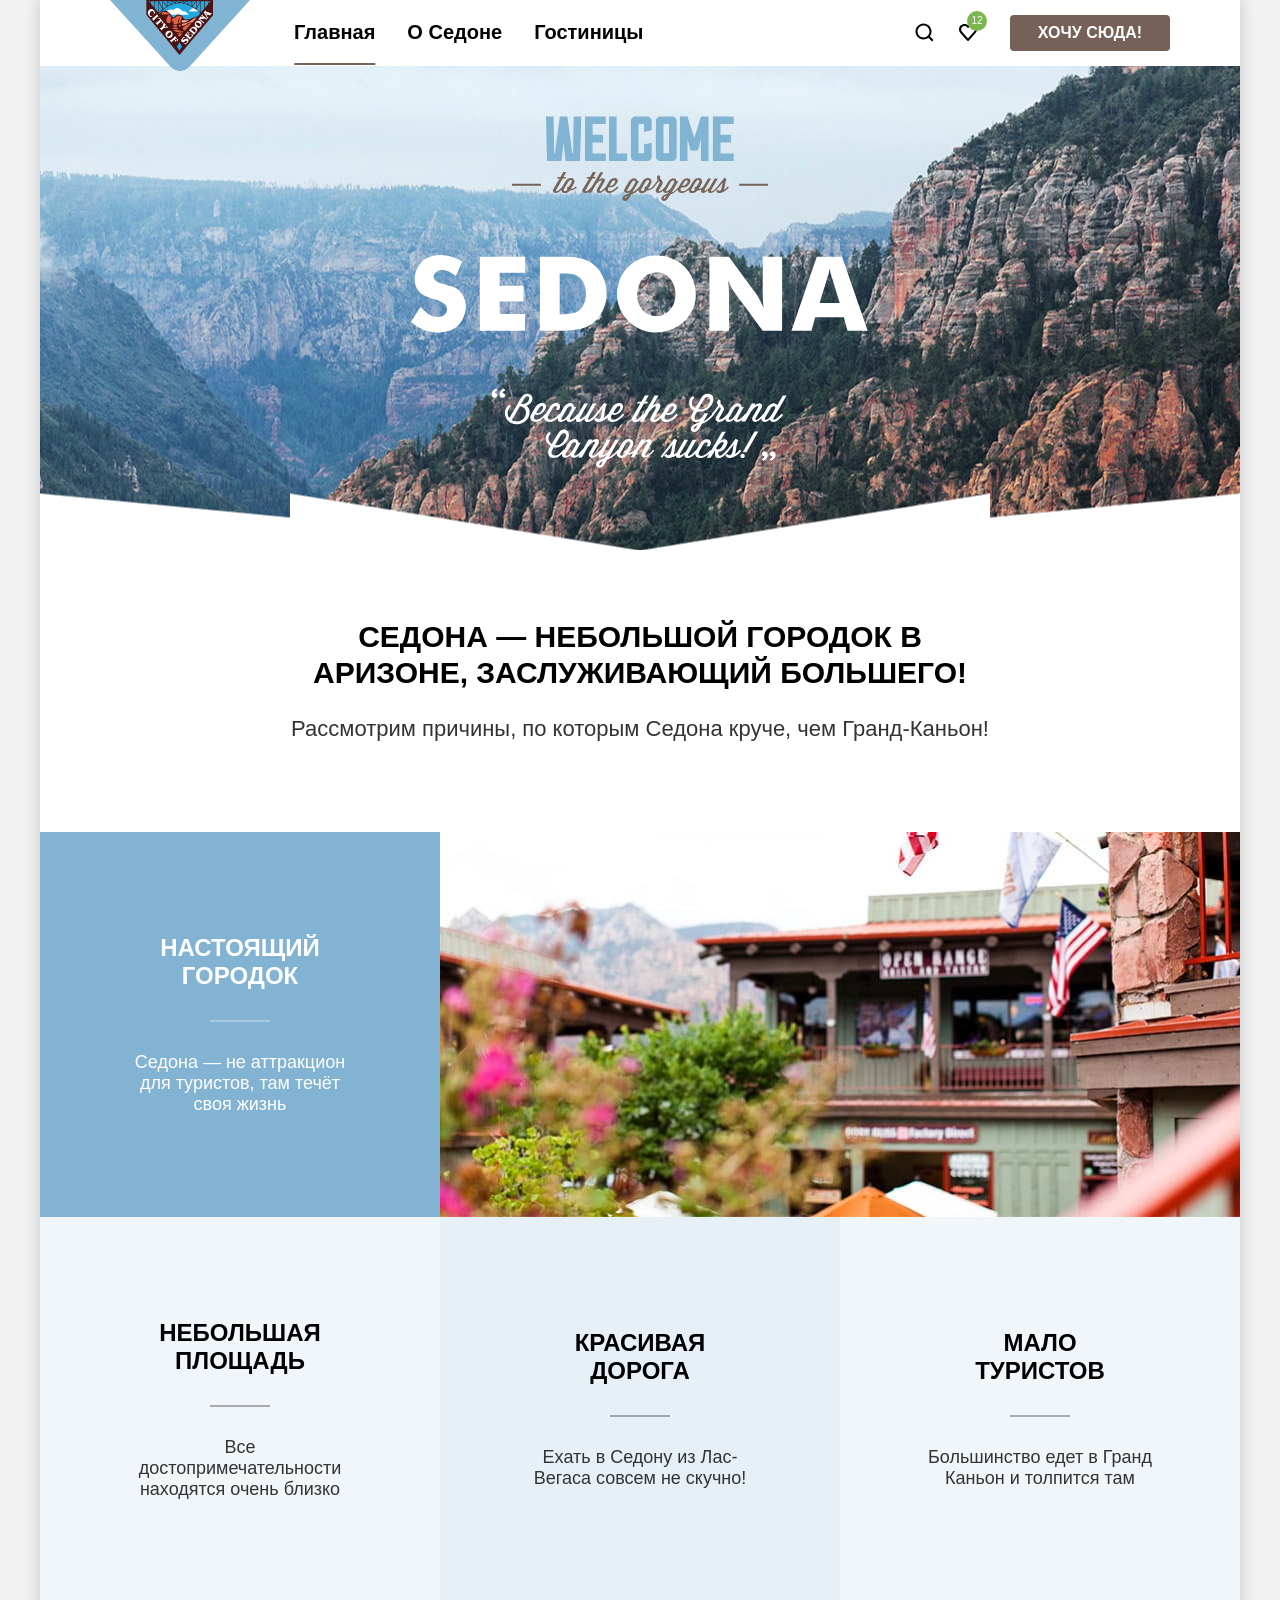
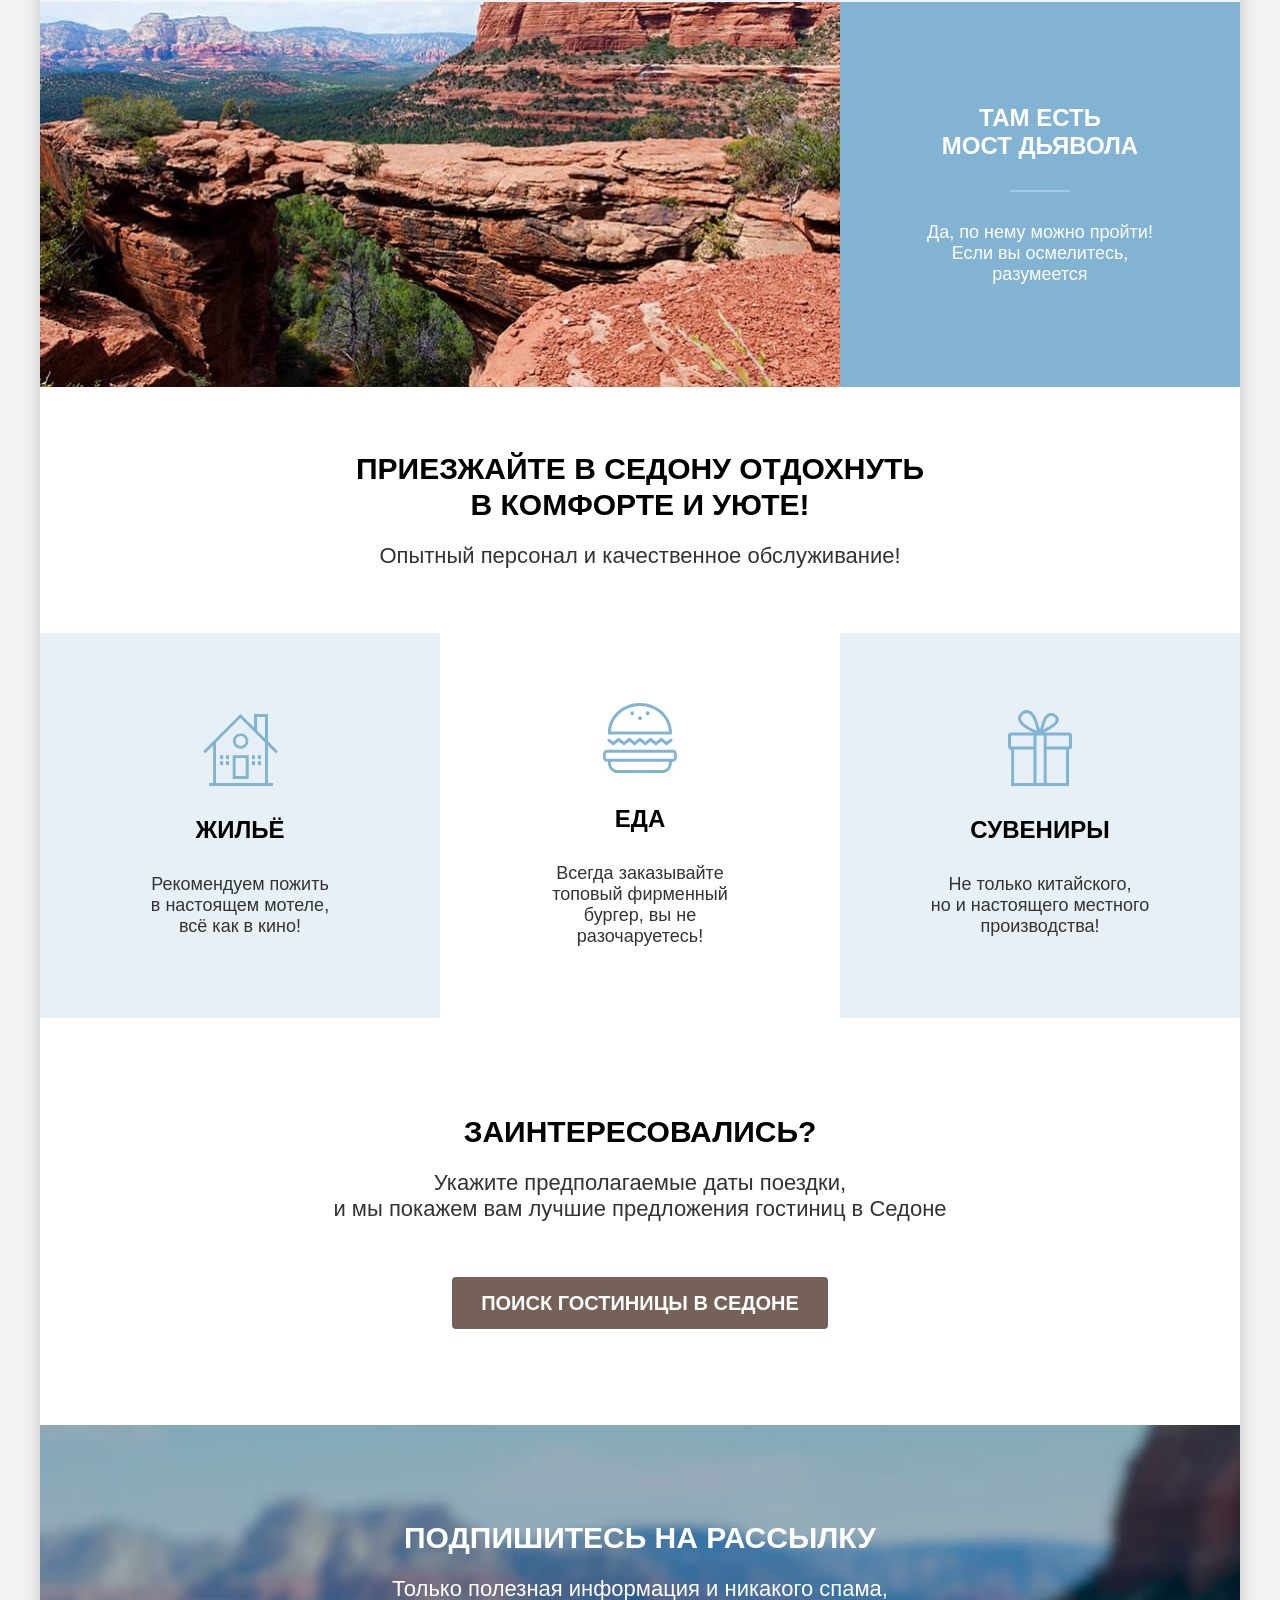
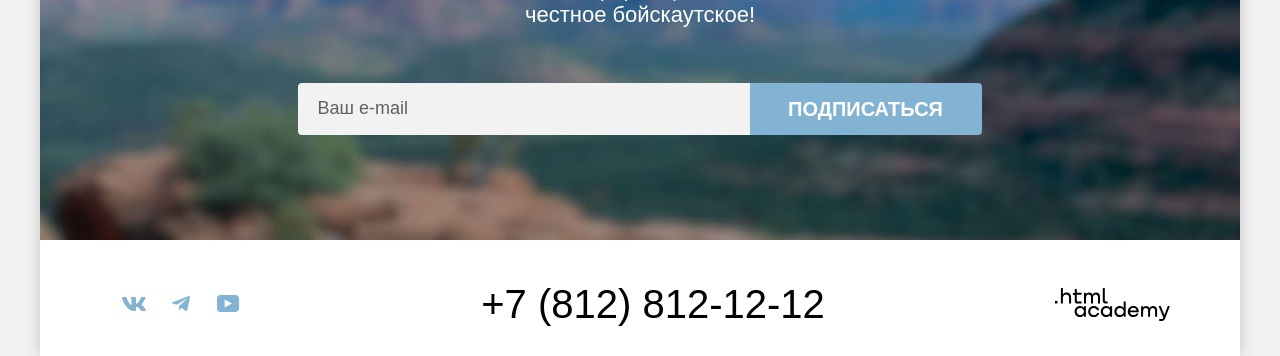
==== commit 40035efe: "Merge pull request #2 from StaciBunx/master" ====
--- a/index.html
+++ b/index.html
@@ -186,7 +186,7 @@
           </li>
         </ul>
         <a class="phone" href="tel:+78128121212">+7 (812) 812-12-12</a>
-        <a class="footer-developer" href="https://htmlacademy.ru/">
+        <a class="footer-developer" href="https://htmlacademy.ru/intensive/htmlcss">
           <span class="visually-hidden">Разработано HTML-Академией</span>
           <svg class="developer-icon" aria-hidden="true" focusable="false" width="115" height="33" viewBox="0 0 115 33"
             fill="currentColor" xmlns="http://www.w3.org/2000/svg">
@@ -223,13 +223,13 @@
           <h2 class="modal-title title" id="modal-title">Поиск гостиницы в Седоне</h2>
           <form class="modal-form" action="https://echo.htmlacademy.ru/" method="post">
             <div class="modal-wrapper-dates">
-              <label class="modal-label" for="check-in"> Дата заезда:</label>
+              <label class="modal-label" for="check-in"> Дата Заезда:</label>
               <input class="modal-input modal-input-date" type="text" id="check-in" name="check-in"
                 value="27 апреля 2020" placeholder="Укажите дату заезда" required>
               <span class="modal-message modal-message-error">Мы не можем отправить вас в прошлое.</span>
             </div>
             <div class="modal-wrapper-dates">
-              <label class="modal-label" for="check-out">Дата выезда:</label>
+              <label class="modal-label" for="check-out">Дата Выезда:</label>
               <input class="modal-input modal-input-date" type="text" id="check-out" name="check-out"
                 value="1 сентября 2023" placeholder="Укажите дату выезда" required>
               <span class="modal-message">На эти даты есть свободные номера. Пока есть.</span>
@@ -260,7 +260,8 @@
                     </svg>
                   </button>
                   <span class="tooltip-text" role="tooltip" id="tooltip-label-date">
-                    Укажите количество детей, которые будут с вами, возраст которых от 6 до 18 лет. Дети до 6 лет
+                    Укажите количество детей,<br>которые будут с вами, возраст которых от 6 до 18 лет. Дети до&nbsp;6
+                    лет
                     размещаются бесплатно.
                   </span>
                 </span>
--- a/style/style.css
+++ b/style/style.css
@@ -345,11 +345,11 @@
   width: 400px;
   min-height: 385px;
   padding: 25px 85px;
+  background-color: rgba(131, 179, 211, 0.2);
+}
+
+.advantages-item:nth-child(even) {
   background-color: rgba(131, 179, 211, 0.12);
-}
-
-.advantages-item:nth-child(even) {
-  background-color: rgba(131, 179, 211, 0.2);
 }
 
 .advantages-item-big > .advantages-title {
@@ -539,6 +539,7 @@
 
 .main-header-list {
   display: flex;
+  flex-wrap: wrap;
   align-items: center;
   margin: 0;
   margin-bottom: 40px;
@@ -865,8 +866,9 @@
   appearance: none;
   width: 292px;
   height: 50px;
-  padding: 14px 20px;
+  padding: 14px 48px 14px 20px;
   font: inherit;
+  color: inherit;
   border-radius: 4px;
   background-color: transparent;
   border: 2px solid #e5e5e5;
@@ -1190,13 +1192,14 @@
 
 .modal-container {
   position: fixed;
-  top: 0;
-  left: 0;
+  inset: 0;
   z-index: 10;
   display: flex;
-  width: 100%;
-  height: 100%;
+  justify-content: center;
+  align-items: center;
+  padding: 20px;
   background-color: rgba(242, 242, 242, 0.8);
+  overflow-y: auto;
 }
 
 .modal-container-close {
@@ -1206,17 +1209,19 @@
 .modal-search {
   position: relative;
   width: 717px;
-  margin: auto;
+  max-width: 100%;
+  max-height: calc(100vh - 40px);
   padding: 64px 70px;
   background-color: #ffffff;
   border-radius: 30px;
   box-shadow: 0 25px 50px 0 rgba(0, 0, 0, 0.15);
+  overflow-y: auto;
 }
 
 .modal-close-button {
   position: absolute;
   top: 64px;
-  right: 52px;
+  left: 613px;
   width: 52px;
   height: 52px;
   margin: 0;
@@ -1266,22 +1271,31 @@
   grid-column: 1/-1;
   display: grid;
   grid-template-columns: 137px 1fr;
-  grid-template-rows: 48px minmax(21px, auto);
+  grid-template-rows: minmax(48px, auto) minmax(21px, auto);
   row-gap: 4px;
   margin: 0;
   margin-bottom: 23px;
+  padding: 0;
+}
+
+.modal-wrapper-quantity {
+  display: grid;
+  grid-template-columns: auto 111px;
+  grid-template-rows: minmax(48px, auto);
+  margin: 0;
   padding: 0;
 }
 
 .modal-label {
   align-self: center;
+  min-width: 0;
+  margin-right: 10px;
+  overflow-wrap: break-word;
+  hyphens: auto;
   font-weight: 700;
   font-size: 20px;
   line-height: 24px;
-}
-
-.modal-label-icon {
-  position: relative;
+  color: #000000;
 }
 
 .modal-input {
@@ -1289,6 +1303,7 @@
   font-weight: 700;
   font-size: 18px;
   line-height: 20px;
+  color: #000000;
   background-color: #f2f2f2;
   border: none;
   border-radius: 4px;
@@ -1318,20 +1333,14 @@
   color: #ff5757;
 }
 
-.modal-wrapper-quantity {
-  display: grid;
-  grid-template-columns: auto 111px;
-  grid-template-rows: 48px;
-  margin: 0;
-  padding: 0;
-}
-
 .modal-counter {
   display: grid;
   grid-template-columns: 40px 31px 40px;
 }
 
 .modal-quantity-input {
+  align-self: center;
+  height: 48px;
   padding: 10px 2px;
   text-align: center;
   border-radius: 0;
@@ -1352,7 +1361,6 @@
   outline: 2px solid #000000;
   outline-offset: 2px;
   border-radius: 4px;
-
 }
 
 .modal-counter-button {
@@ -1436,11 +1444,15 @@
   cursor: pointer;
 }
 
+.modal-label-icon {
+  display: flex;
+}
+
 .tooltip {
-  position: absolute;
+  position: relative;
+  flex-shrink: 0;
   width: 26px;
   height: 26px;
-  margin-left: 10px;
 }
 
 .tooltip-toggle {
@@ -1465,7 +1477,7 @@
   display: none;
   width: 256px;
   margin-top: 15px;
-  padding: 15px 18px 22px 18px;
+  padding: 20px 18px 23px 23px;
   font-weight: 400;
   font-size: 16px;
   line-height: 20px;
@@ -1474,7 +1486,6 @@
   box-shadow: 0 15px 30px 0 rgba(0, 0, 0, 0.3);
   border-radius: 10px;
   transform: translateX(-50%);
-
 }
 
 .tooltip-text::after {
@@ -1494,4 +1505,5 @@
 .tooltip-toggle:hover ~ .tooltip-text::after,
 .tooltip-toggle:focus ~ .tooltip-text::after {
   display: block;
-}
+  z-index: 2;
+}
